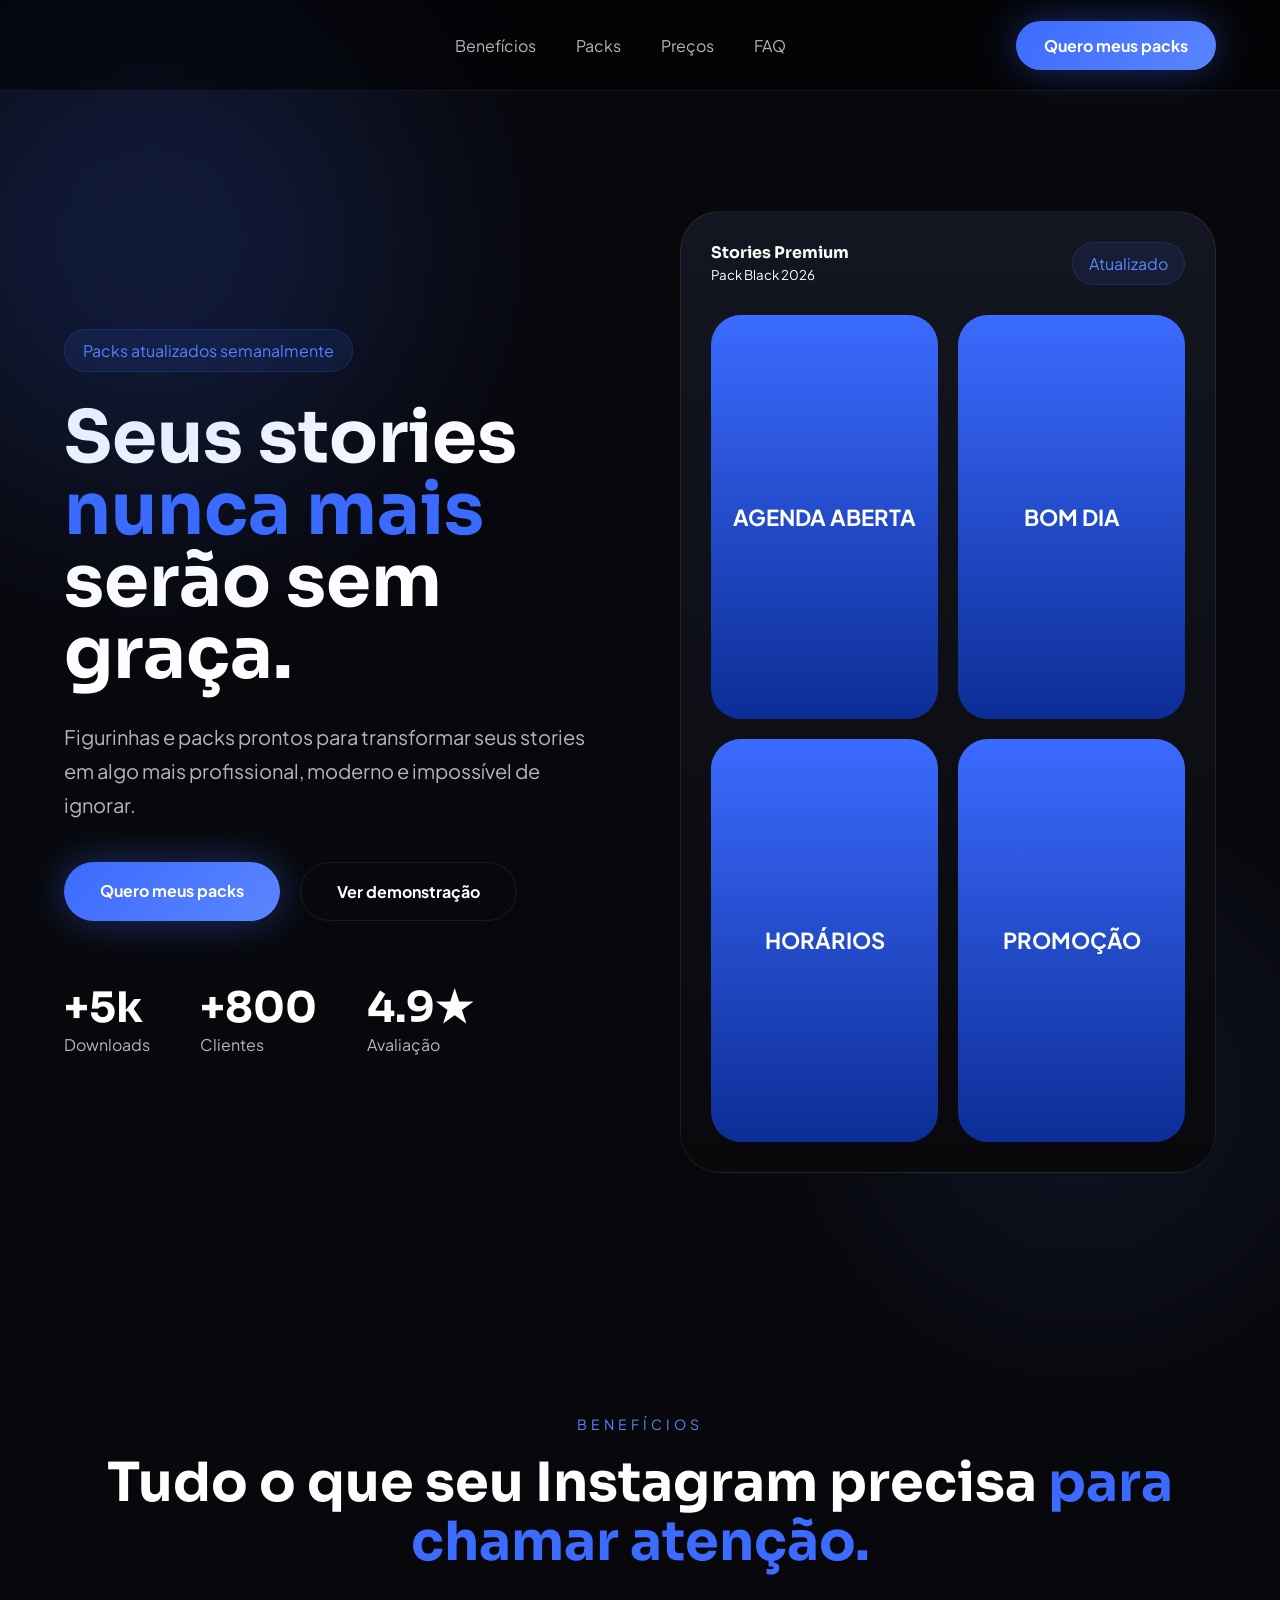
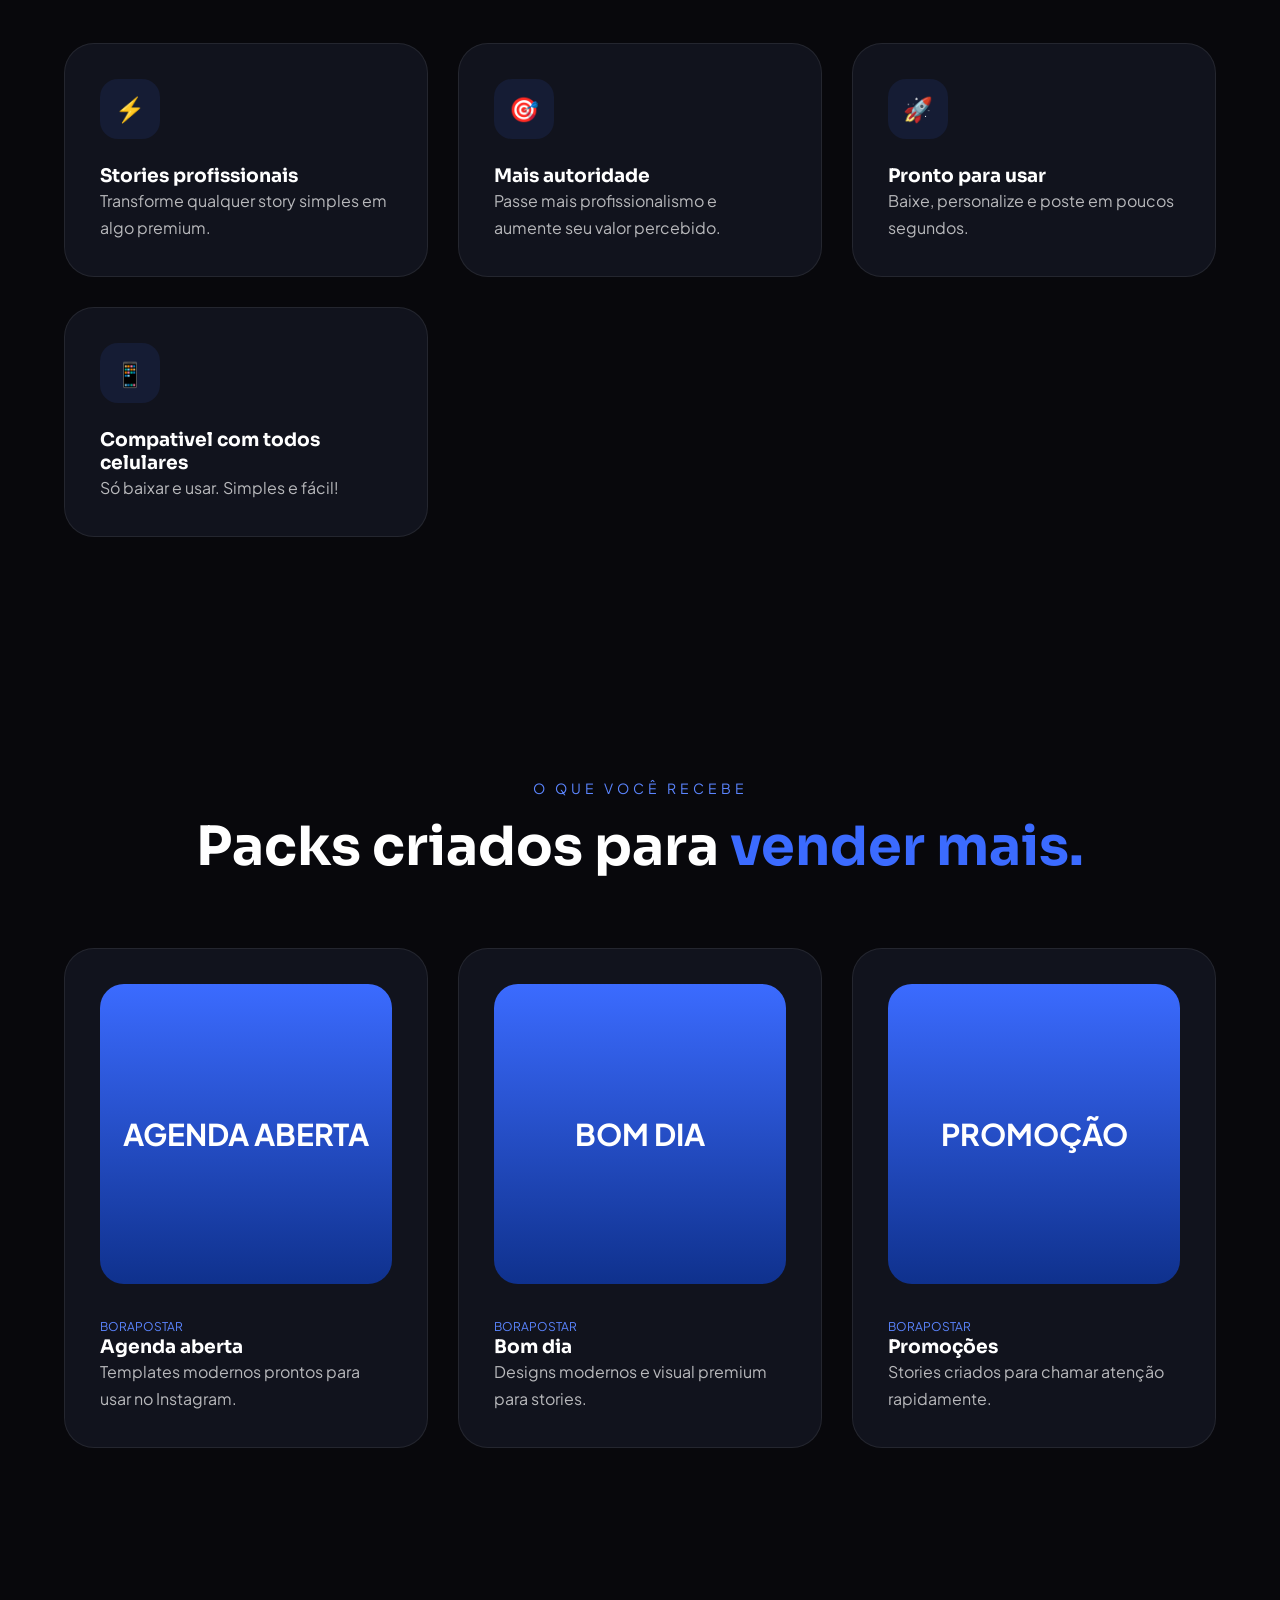
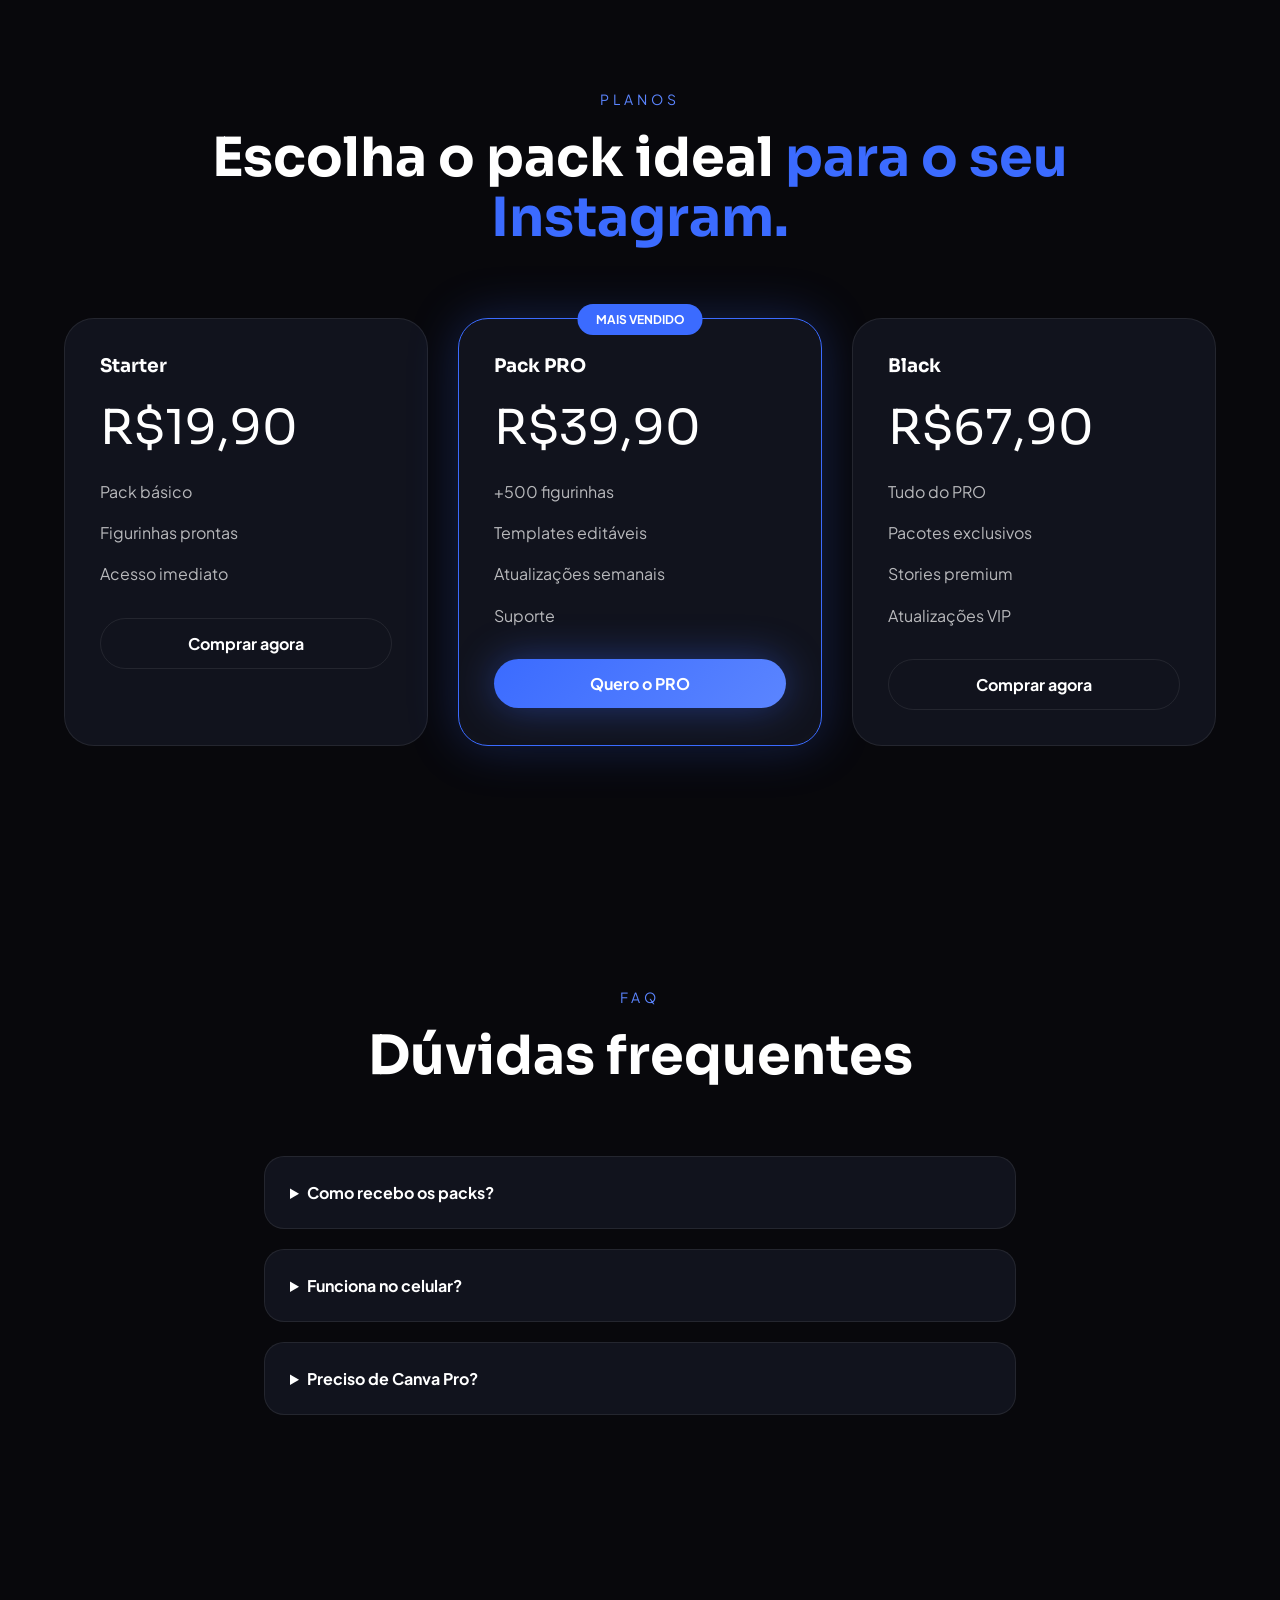
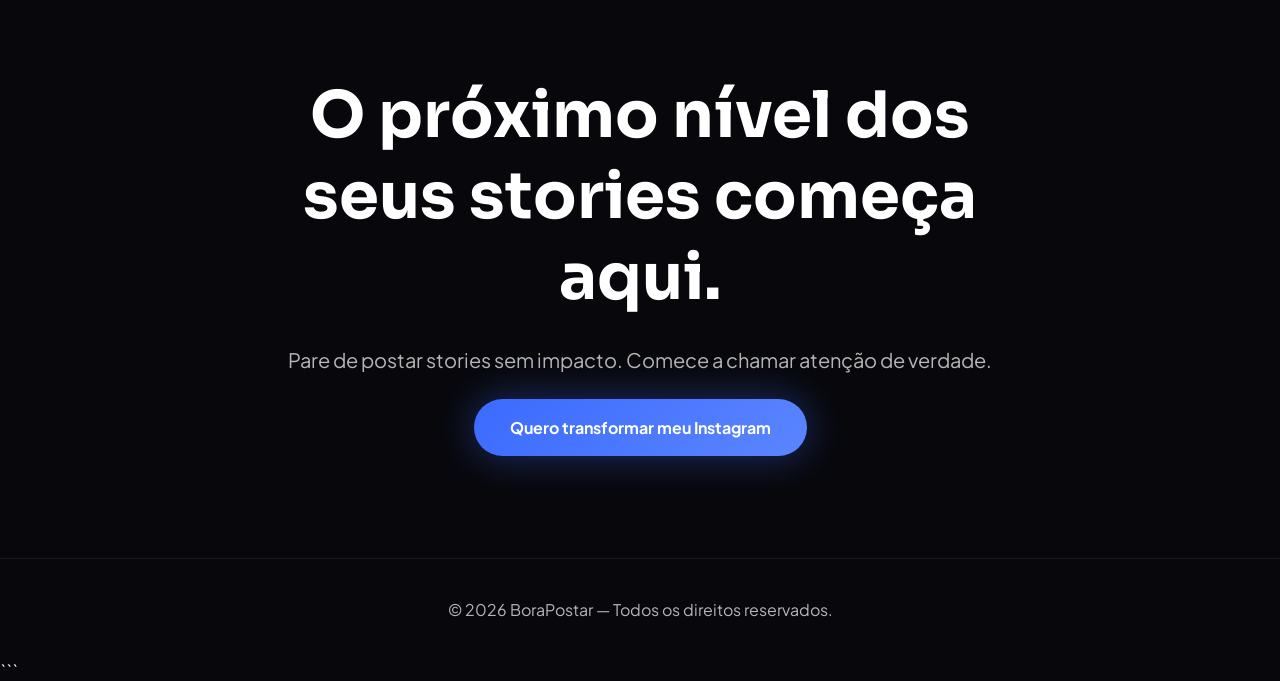
==== arquivos/index.html @ f0f1d800 "ajustando pastas" ====
<!DOCTYPE html>
<html lang="pt-BR">
<head>
  <meta charset="UTF-8">
  <meta name="viewport" content="width=device-width, initial-scale=1.0">
  <title>BoraPostar</title>

  <link rel="preconnect" href="https://fonts.googleapis.com">
  <link rel="preconnect" href="https://fonts.gstatic.com" crossorigin>

  <link href="https://fonts.googleapis.com/css2?family=Plus+Jakarta+Sans:wght@400;500;600;700;800&family=Sora:wght@600;700;800&display=swap" rel="stylesheet">

  <link rel="stylesheet" href="style.css">
</head>
<body>

  <header class="header">
    <div class="container nav">

      <div class="logo-area">
        <img src="LOGO-BORAPOSTAR-branca.png" alt="">
      </div>

      <nav>
        <a href="#beneficios">Benefícios</a>
        <a href="#packs">Packs</a>
        <a href="#precos">Preços</a>
        <a href="#faq">FAQ</a>
      </nav>

      <a href="#precos" class="btn-primary">
        Quero meus packs
      </a>

    </div>
  </header>


  <section class="hero">

    <div class="glow glow-1"></div>
    <div class="glow glow-2"></div>

    <div class="container hero-grid">

      <div class="hero-content">

        <div class="tag">
          Packs atualizados semanalmente
        </div>

        <h2>
          Seus stories
          <span>nunca mais</span>
          serão sem graça.
        </h2>

        <p>
          Figurinhas e packs prontos para transformar seus stories em algo mais profissional, moderno e impossível de ignorar.
        </p>

        <div class="hero-buttons">
          <a href="#precos" class="btn-primary large">
            Quero meus packs
          </a>

          <a href="#packs" class="btn-secondary large">
            Ver demonstração
          </a>
        </div>

        <div class="numbers">

          <div>
            <h3>+5k</h3>
            <span>Downloads</span>
          </div>

          <div>
            <h3>+800</h3>
            <span>Clientes</span>
          </div>

          <div>
            <h3>4.9★</h3>
            <span>Avaliação</span>
          </div>

        </div>

      </div>


      <div class="hero-card">

        <div class="card-header">
          <div>
            <h4>Stories Premium</h4>
            <small>Pack Black 2026</small>
          </div>

          <div class="badge">
            Atualizado
          </div>
        </div>


        <div class="story-grid">

          <div class="story-item">AGENDA ABERTA</div>
          <div class="story-item">BOM DIA</div>
          <div class="story-item">HORÁRIOS</div>
          <div class="story-item">PROMOÇÃO</div>

        </div>

      </div>

    </div>
  </section>


  <section class="benefits" id="beneficios">

    <div class="container">

      <div class="section-title">
        <span>Benefícios</span>

        <h2>
          Tudo o que seu Instagram precisa
          <strong>para chamar atenção.</strong>
        </h2>
      </div>


      <div class="benefit-grid">

        <div class="benefit-card">
          <div class="icon">⚡</div>
          <h3>Stories profissionais</h3>
          <p>
            Transforme qualquer story simples em algo premium.
          </p>
        </div>


        <div class="benefit-card">
          <div class="icon">🎯</div>
          <h3>Mais autoridade</h3>
          <p>
            Passe mais profissionalismo e aumente seu valor percebido.
          </p>
        </div>


        <div class="benefit-card">
          <div class="icon">🚀</div>
          <h3>Pronto para usar</h3>
          <p>
            Baixe, personalize e poste em poucos segundos.
          </p>
        </div>


        <div class="benefit-card">
          <div class="icon">📱</div>
          <h3>Compativel com todos celulares</h3>
          <p>
            Só baixar e usar. Simples e fácil!
          </p>
        </div>

      </div>

    </div>

  </section>


  <section class="packs" id="packs">

    <div class="container">

      <div class="section-title">
        <span>O que você recebe</span>

        <h2>
          Packs criados para
          <strong>vender mais.</strong>
        </h2>
      </div>


      <div class="packs-grid">

        <div class="pack-card">
          <div class="pack-image">AGENDA ABERTA</div>

          <div class="pack-content">
            <span>BoraPostar</span>
            <h3>Agenda aberta</h3>
            <p>
              Templates modernos prontos para usar no Instagram.
            </p>
          </div>
        </div>


        <div class="pack-card">
          <div class="pack-image">BOM DIA</div>

          <div class="pack-content">
            <span>BoraPostar</span>
            <h3>Bom dia</h3>
            <p>
              Designs modernos e visual premium para stories.
            </p>
          </div>
        </div>


        <div class="pack-card">
          <div class="pack-image">PROMOÇÃO</div>

          <div class="pack-content">
            <span>BoraPostar</span>
            <h3>Promoções</h3>
            <p>
              Stories criados para chamar atenção rapidamente.
            </p>
          </div>
        </div>

      </div>

    </div>

  </section>


  <section class="pricing" id="precos">

    <div class="container">

      <div class="section-title">
        <span>Planos</span>

        <h2>
          Escolha o pack ideal
          <strong>para o seu Instagram.</strong>
        </h2>
      </div>


      <div class="pricing-grid">

        <div class="price-card">

          <h3>Starter</h3>

          <div class="price">
            R$19,90
          </div>

          <ul>
            <li>Pack básico</li>
            <li>Figurinhas prontas</li>
            <li>Acesso imediato</li>
          </ul>

          <a href="#" class="btn-secondary full">
            Comprar agora
          </a>

        </div>


        <div class="price-card featured">

          <div class="featured-tag">
            MAIS VENDIDO
          </div>

          <h3>Pack PRO</h3>

          <div class="price">
            R$39,90
          </div>

          <ul>
            <li>+500 figurinhas</li>
            <li>Templates editáveis</li>
            <li>Atualizações semanais</li>
            <li>Suporte</li>
          </ul>

          <a href="#" class="btn-primary full">
            Quero o PRO
          </a>

        </div>


        <div class="price-card">

          <h3>Black</h3>

          <div class="price">
            R$67,90
          </div>

          <ul>
            <li>Tudo do PRO</li>
            <li>Pacotes exclusivos</li>
            <li>Stories premium</li>
            <li>Atualizações VIP</li>
          </ul>

          <a href="#" class="btn-secondary full">
            Comprar agora
          </a>

        </div>

      </div>

    </div>

  </section>


  <section class="faq" id="faq">

    <div class="container small">

      <div class="section-title">
        <span>FAQ</span>

        <h2>
          Dúvidas frequentes
        </h2>
      </div>


      <div class="faq-list">

        <details>
          <summary>Como recebo os packs?</summary>
          <p>
            Após a compra você recebe acesso imediato.
          </p>
        </details>


        <details>
          <summary>Funciona no celular?</summary>
          <p>
            Sim. Você consegue usar tudo pelo celular.
          </p>
        </details>


        <details>
          <summary>Preciso de Canva Pro?</summary>
          <p>
            Não. A maioria dos packs funciona no Canva gratuito.
          </p>
        </details>

      </div>

    </div>

  </section>


  <section class="final-cta">

    <div class="container small">

      <h2>
        O próximo nível dos seus stories começa aqui.
      </h2>

      <p>
        Pare de postar stories sem impacto. Comece a chamar atenção de verdade.
      </p>

      <a href="#precos" class="btn-primary large">
        Quero transformar meu Instagram
      </a>

    </div>

  </section>


  <footer>
    <div class="container footer-content">
      <p>© 2026 BoraPostar — Todos os direitos reservados.</p>
    </div>
  </footer>

</body>
</html>
```
---- arquivos/style.css ----
:root {
  --bg: #08080c;
  --card: #11131d;
  --blue: #3b6bff;
  --blueGlow: #5b85ff;
  --white: #ffffff;
  --text: rgba(255,255,255,0.7);
  --border: rgba(255,255,255,0.08);
}

* {
  margin: 0;
  padding: 0;
  box-sizing: border-box;
}

html {
  scroll-behavior: smooth;
}

body {
  background: var(--bg);
  color: var(--white);
  font-family: 'Plus Jakarta Sans', sans-serif;
  overflow-x: hidden;
}

.container {
  width: 100%;
  max-width: 1200px;
  margin: auto;
  padding: 0 24px;
}

.small {
  max-width: 800px;
}

h1,h2,h3,h4 {
  font-family: 'Sora', sans-serif;
}

.header {
  position: sticky;
  top: 0;
  z-index: 999;
  backdrop-filter: blur(20px);
  background: rgba(0,0,0,0.5);
  border-bottom: 1px solid var(--border);
}

.nav {
  display: flex;
  align-items: center;
  justify-content: space-between;
  height: 90px;
}

.logo-area {
  display: flex;
  align-items: center;
  gap: 10px;
}

.logo-area img{
  width: 160px;
  height: auto;
}


.logo-icon {
  width: 45px;
  height: 45px;
  border-radius: 14px;
  display: flex;
  align-items: center;
  justify-content: center;
  background: linear-gradient(135deg, var(--blue), var(--blueGlow));
  font-weight: bold;
  box-shadow: 0 0 30px rgba(59,107,255,0.4);
}

nav {
  display: flex;
  gap: 40px;
}

nav a {
  color: rgba(255,255,255,0.7);
  text-decoration: none;
  transition: 0.3s;
}

nav a:hover {
  color: white;
}

.btn-primary,
.btn-secondary {
  padding: 14px 28px;
  border-radius: 999px;
  text-decoration: none;
  font-weight: 700;
  transition: 0.3s;
}

.btn-primary {
  background: linear-gradient(135deg, var(--blue), var(--blueGlow));
  color: white;
  box-shadow: 0 0 40px rgba(59,107,255,0.4);
}

.btn-primary:hover {
  transform: translateY(-3px);
}

.btn-secondary {
  border: 1px solid var(--border);
  color: white;
}

.large {
  padding: 18px 36px;
}

.full {
  width: 100%;
  display: block;
  text-align: center;
}

.hero {
  position: relative;
  padding: 120px 0;
}

.glow {
  position: absolute;
  border-radius: 999px;
  filter: blur(120px);
}

.glow-1 {
  width: 500px;
  height: 500px;
  background: rgba(59,107,255,0.2);
  top: -100px;
  left: -100px;
}

.glow-2 {
  width: 400px;
  height: 400px;
  background: rgba(91,133,255,0.1);
  bottom: 0;
  right: 0;
}

.hero-grid {
  display: grid;
  grid-template-columns: 1fr 1fr;
  gap: 80px;
  align-items: center;
}

.tag {
  display: inline-block;
  padding: 10px 18px;
  border-radius: 999px;
  background: rgba(59,107,255,0.1);
  border: 1px solid rgba(59,107,255,0.2);
  color: var(--blueGlow);
  margin-bottom: 30px;
}

.hero-content h2 {
  font-size: 72px;
  line-height: 1;
  margin-bottom: 30px;
}

.hero-content h2 span {
  color: var(--blue);
}

.hero-content p {
  color: var(--text);
  font-size: 20px;
  line-height: 1.7;
  margin-bottom: 40px;
}

.hero-buttons {
  display: flex;
  gap: 20px;
  margin-bottom: 60px;
}

.numbers {
  display: flex;
  gap: 50px;
}

.numbers h3 {
  font-size: 42px;
}

.numbers span {
  color: var(--text);
}

.hero-card {
  background: linear-gradient(180deg,#131620,#09090c);
  border: 1px solid var(--border);
  border-radius: 40px;
  padding: 30px;
  position: relative;
}

.card-header {
  display: flex;
  justify-content: space-between;
  margin-bottom: 30px;
}

.badge {
  background: rgba(59,107,255,0.1);
  border: 1px solid rgba(59,107,255,0.2);
  color: var(--blueGlow);
  padding: 10px 16px;
  border-radius: 999px;
}

.story-grid {
  display: grid;
  grid-template-columns: 1fr 1fr;
  gap: 20px;
}

.story-item {
  aspect-ratio: 9/16;
  border-radius: 30px;
  background: linear-gradient(180deg,var(--blue),#0c2d96);
  display: flex;
  align-items: center;
  justify-content: center;
  text-align: center;
  font-size: 22px;
  font-weight: bold;
  padding: 20px;
}

.benefits,
.packs,
.pricing,
.faq,
.final-cta {
  padding: 120px 0;
}

.section-title {
  text-align: center;
  margin-bottom: 70px;
}

.section-title span {
  color: var(--blueGlow);
  text-transform: uppercase;
  letter-spacing: 4px;
  font-size: 14px;
}

.section-title h2 {
  font-size: 54px;
  margin-top: 20px;
  line-height: 1.1;
}

.section-title h2 strong {
  color: var(--blue);
}

.benefit-grid,
.packs-grid,
.pricing-grid {
  display: grid;
  grid-template-columns: repeat(3,1fr);
  gap: 30px;
}

.benefit-card,
.pack-card,
.price-card {
  background: var(--card);
  border: 1px solid var(--border);
  border-radius: 30px;
  padding: 35px;
}

.icon {
  width: 60px;
  height: 60px;
  border-radius: 18px;
  background: rgba(59,107,255,0.1);
  display: flex;
  align-items: center;
  justify-content: center;
  margin-bottom: 25px;
  font-size: 24px;
}

.benefit-card p,
.pack-content p,
.price-card li,
.faq p,
.final-cta p {
  color: var(--text);
  line-height: 1.7;
}

.pack-image {
  height: 300px;
  border-radius: 24px;
  background: linear-gradient(180deg,var(--blue),#0f318d);
  display: flex;
  align-items: center;
  justify-content: center;
  font-size: 30px;
  font-weight: bold;
  margin-bottom: 30px;
}

.pack-content span {
  color: var(--blueGlow);
  text-transform: uppercase;
  font-size: 12px;
}

.price-card {
  position: relative;
}

.featured {
  border: 1px solid var(--blue);
  box-shadow: 0 0 50px rgba(59,107,255,0.25);
}

.featured-tag {
  position: absolute;
  top: -15px;
  left: 50%;
  transform: translateX(-50%);
  background: var(--blue);
  padding: 8px 18px;
  border-radius: 999px;
  font-size: 12px;
  font-weight: bold;
}

.price {
  font-size: 48px;
  font-family: 'Sora';
  margin: 20px 0;
}

.price-card ul {
  list-style: none;
  margin-bottom: 30px;
}

.price-card li {
  margin-bottom: 14px;
}

.faq-list details {
  background: var(--card);
  border: 1px solid var(--border);
  border-radius: 20px;
  padding: 25px;
  margin-bottom: 20px;
}

summary {
  cursor: pointer;
  font-weight: bold;
}

.faq p {
  margin-top: 15px;
}

.final-cta {
  text-align: center;
}

.final-cta h2 {
  font-size: 64px;
  margin-bottom: 25px;
}

.final-cta p {
  margin-bottom: 40px;
  font-size: 20px;
}

footer {
  border-top: 1px solid var(--border);
  padding: 40px 0;
}

.footer-content {
  text-align: center;
  color: var(--text);
}

@media(max-width: 980px) {

  .hero-grid,
  .benefit-grid,
  .packs-grid,
  .pricing-grid {
    grid-template-columns: 1fr;
  }

  nav {
    display: none;
  }

  .hero-content h2,
  .section-title h2,
  .final-cta h2 {
    font-size: 42px;
  }

  .hero-buttons,
  .numbers {
    flex-direction: column;
  }

}
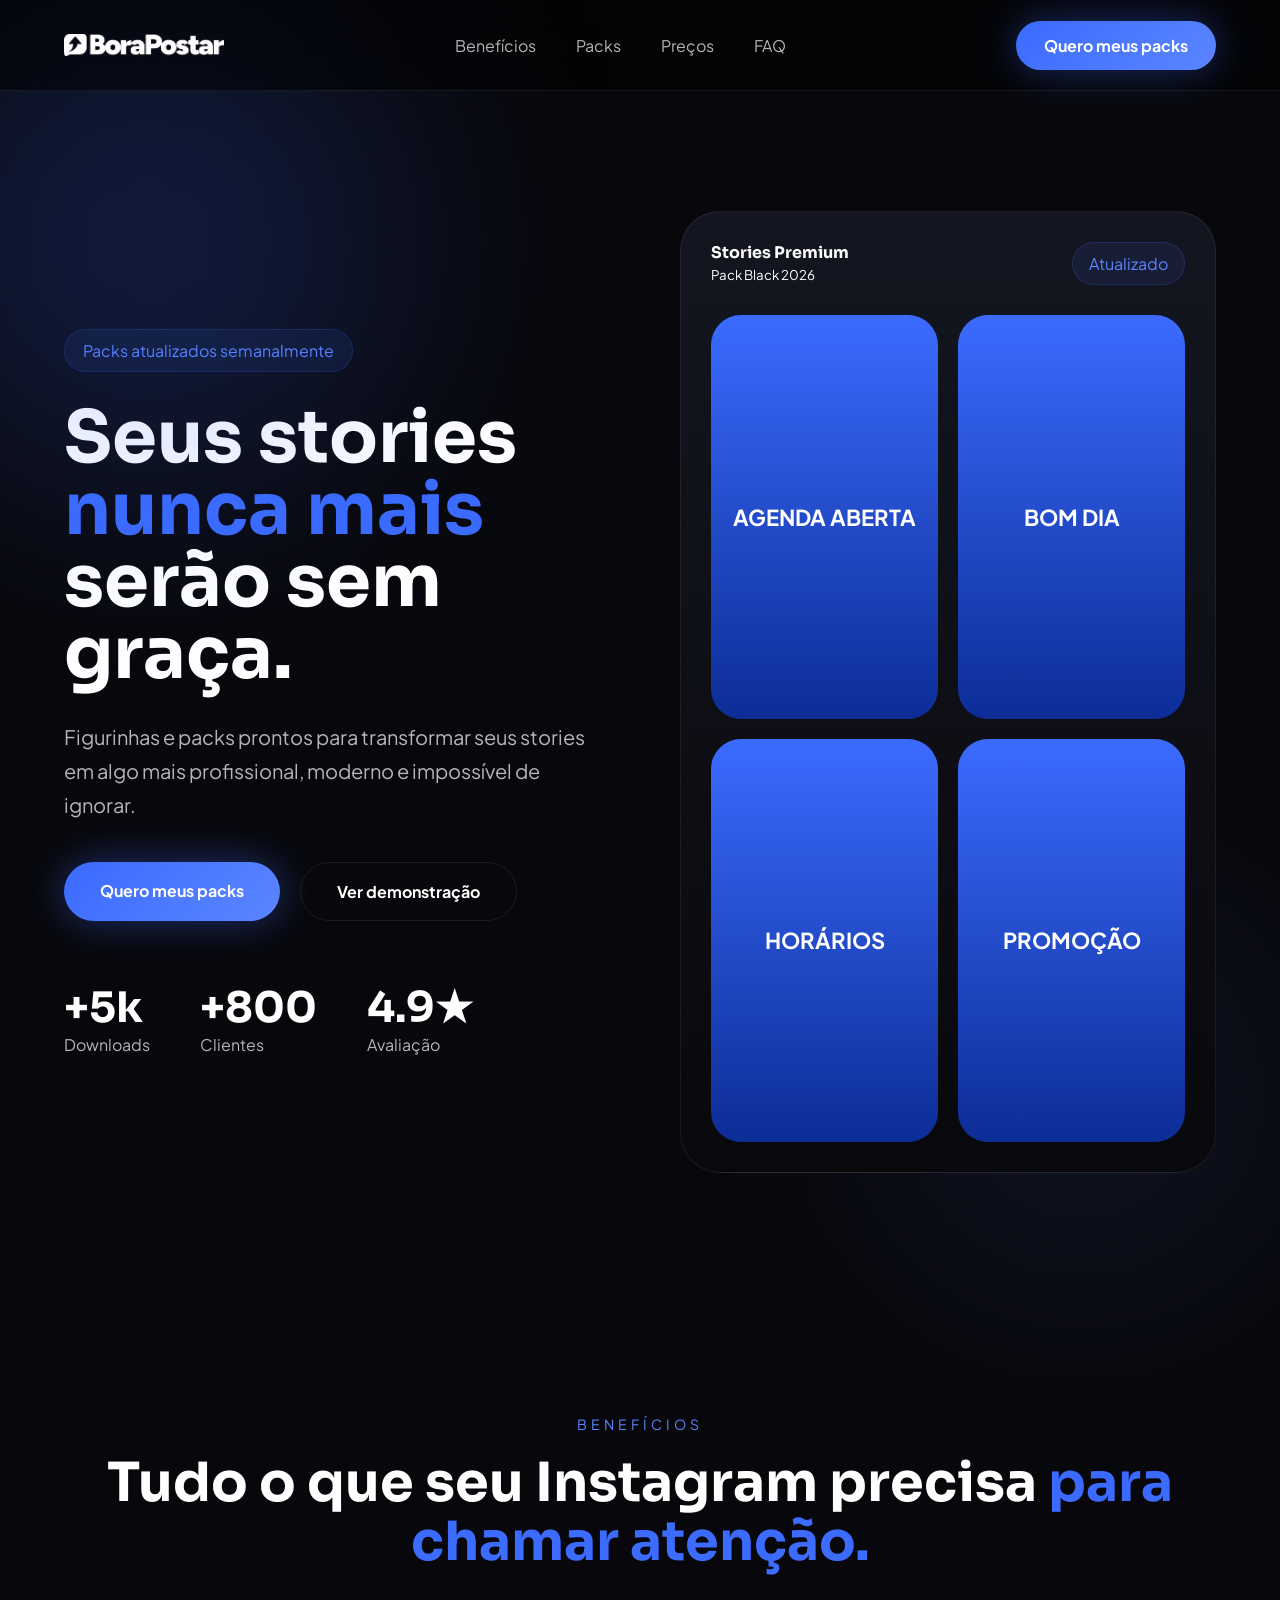
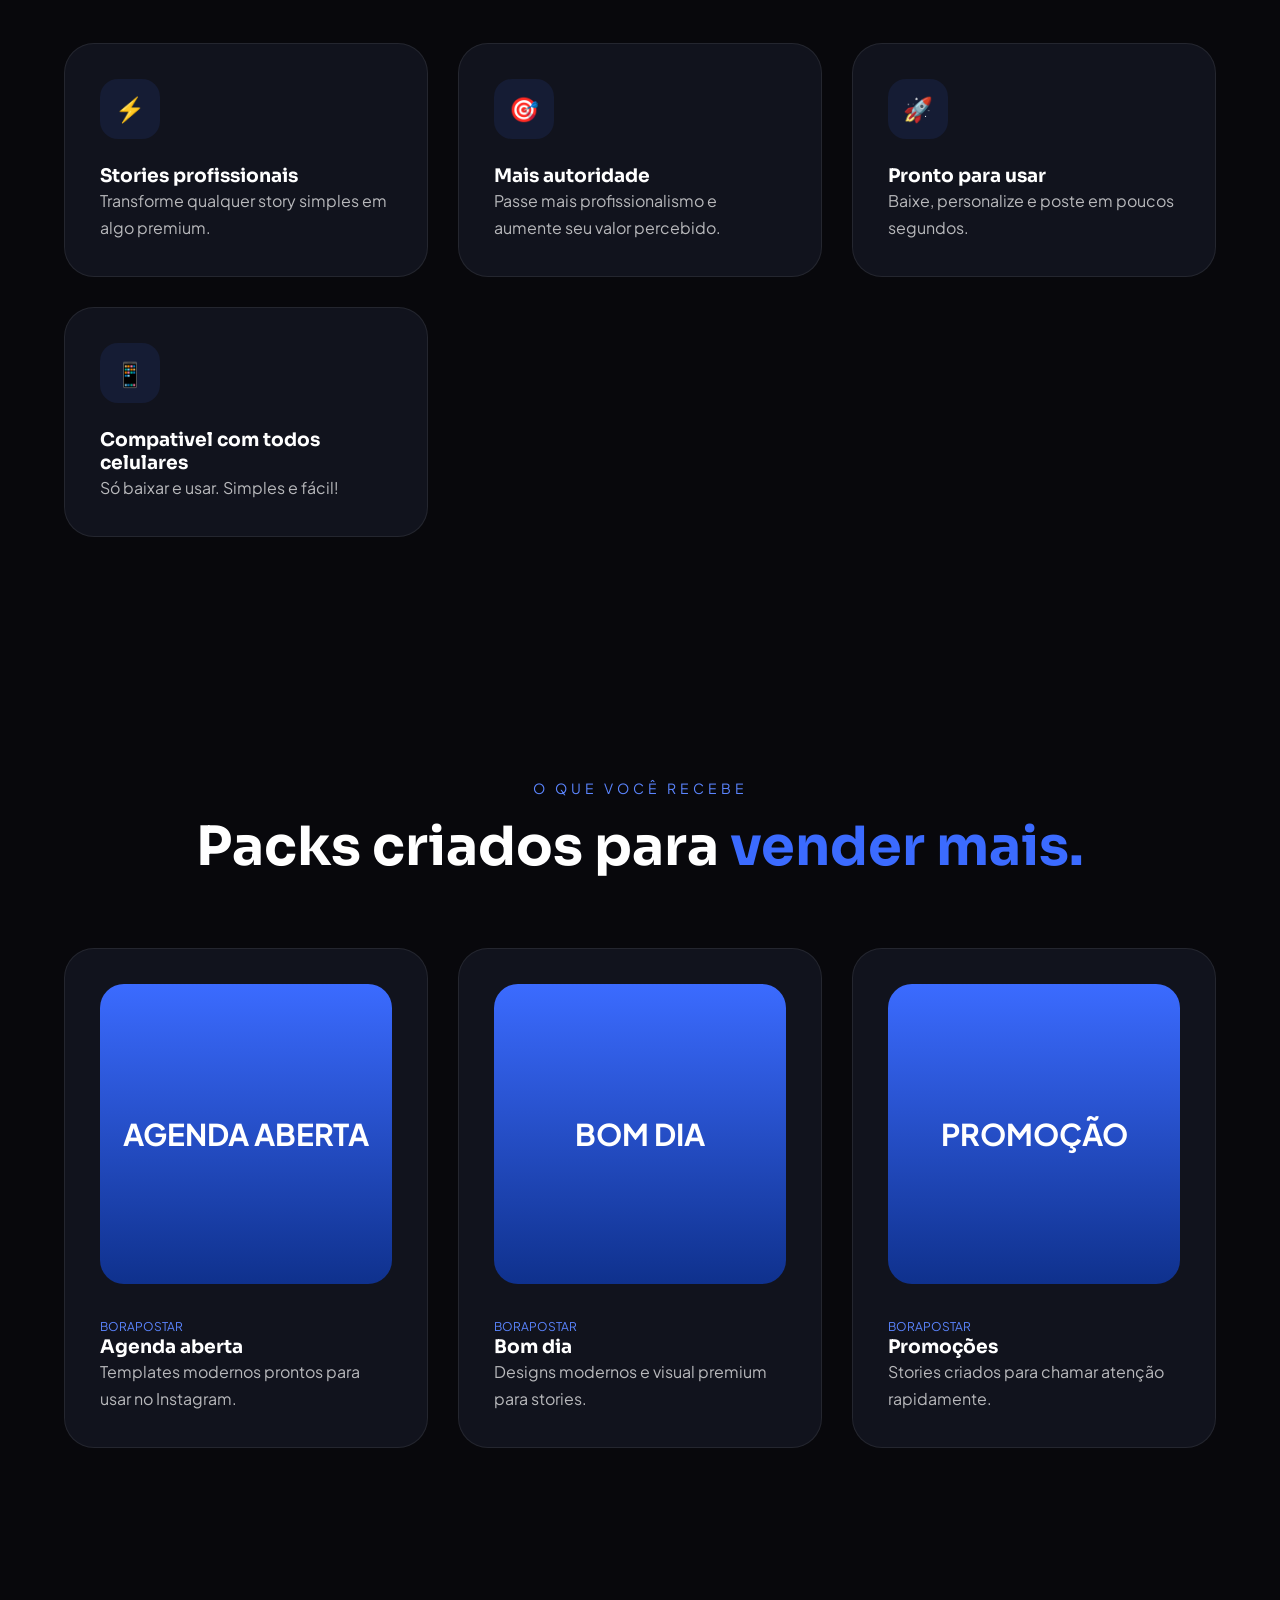
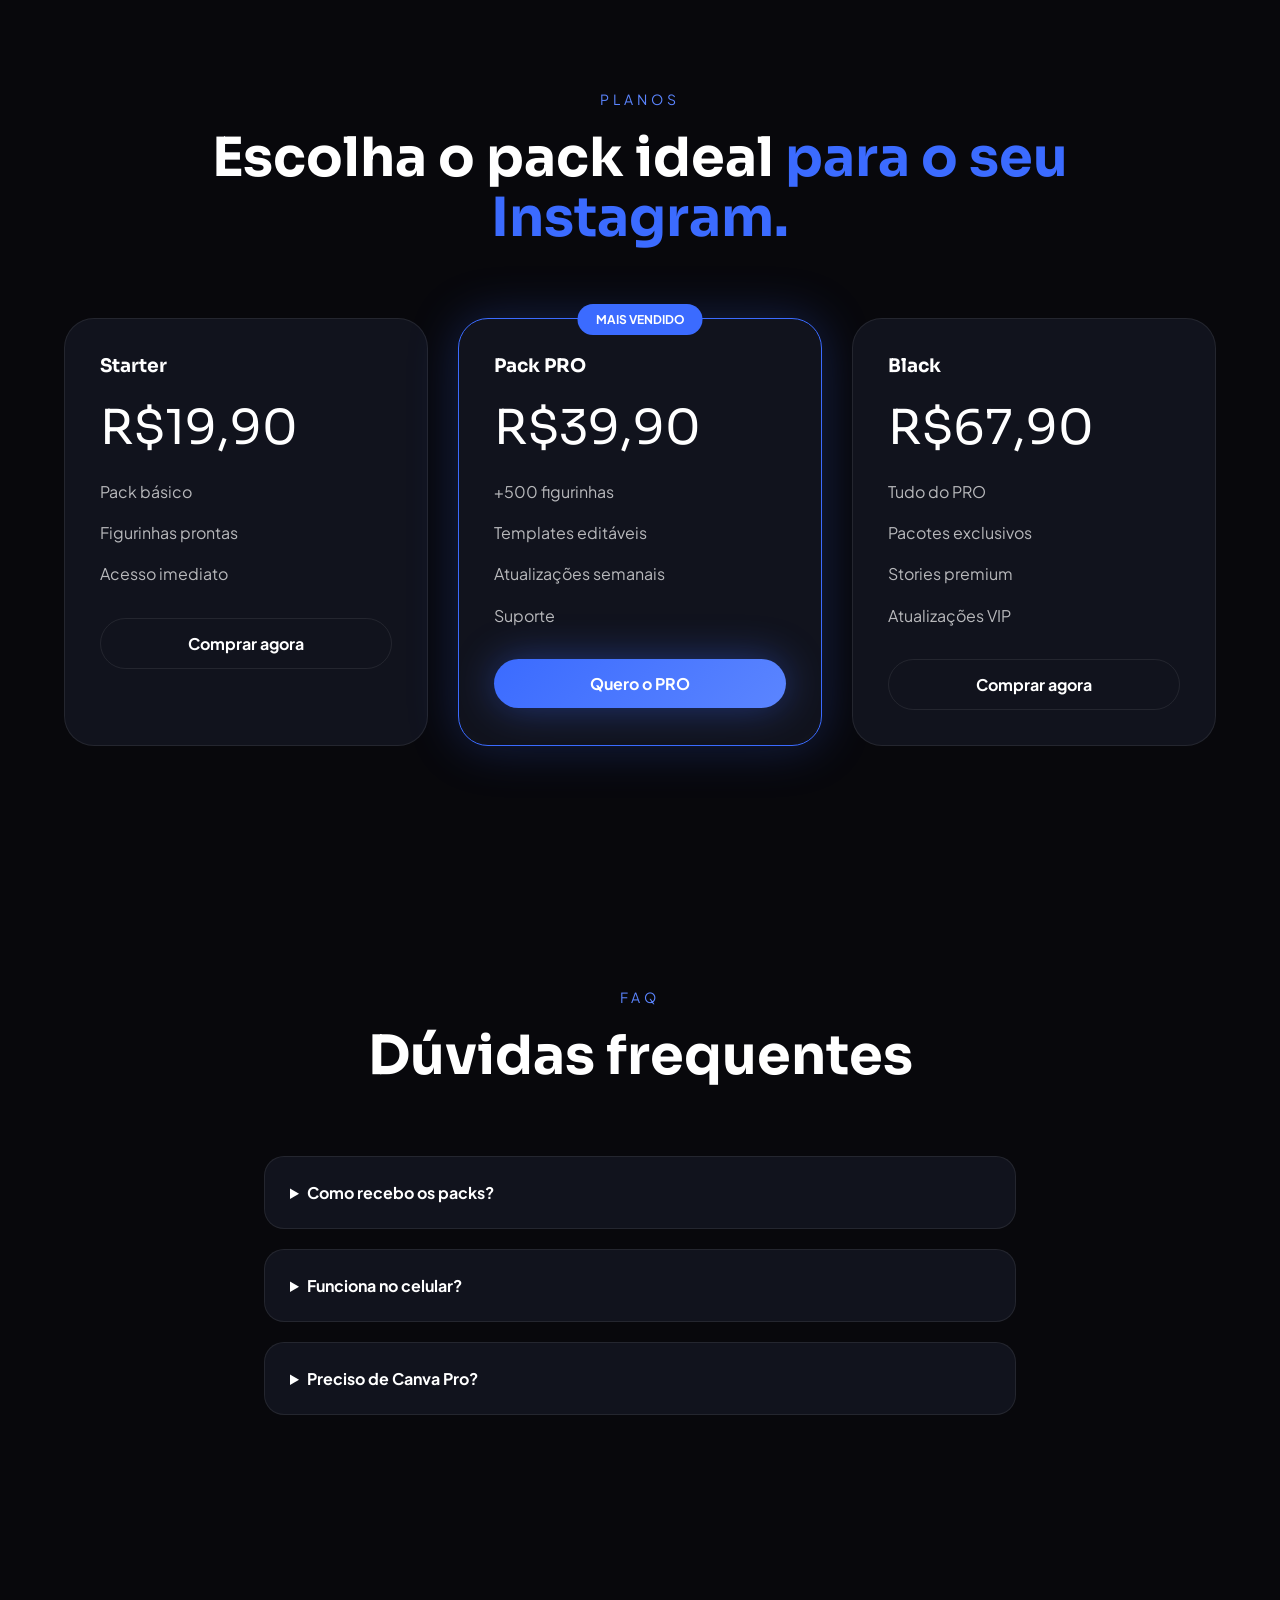
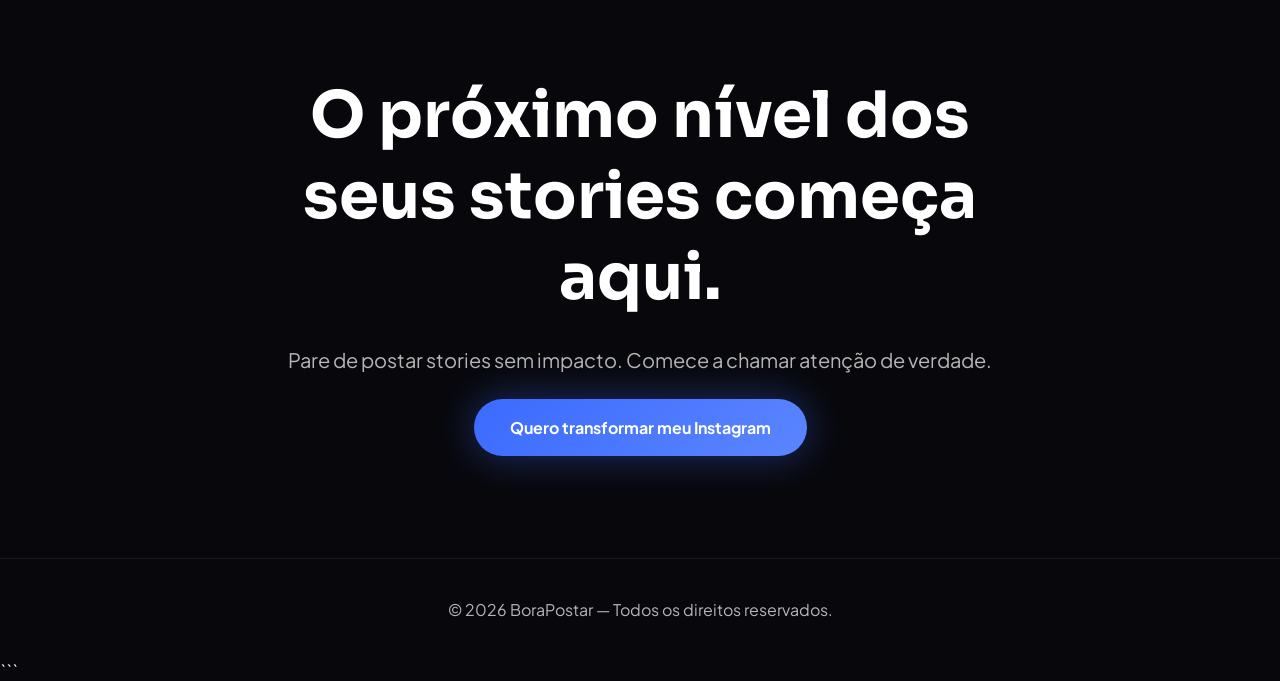
==== commit cfa675d4: "ajuste de logo" ====
--- a/arquivos/index.html
+++ b/arquivos/index.html
@@ -19,7 +19,7 @@
     <div class="container nav">
 
       <div class="logo-area">
-        <img src="LOGO-BORAPOSTAR-branca.png" alt="">
+        <img src="img/LOGO-BORAPOSTAR-branca.png" alt="">
       </div>
 
       <nav>
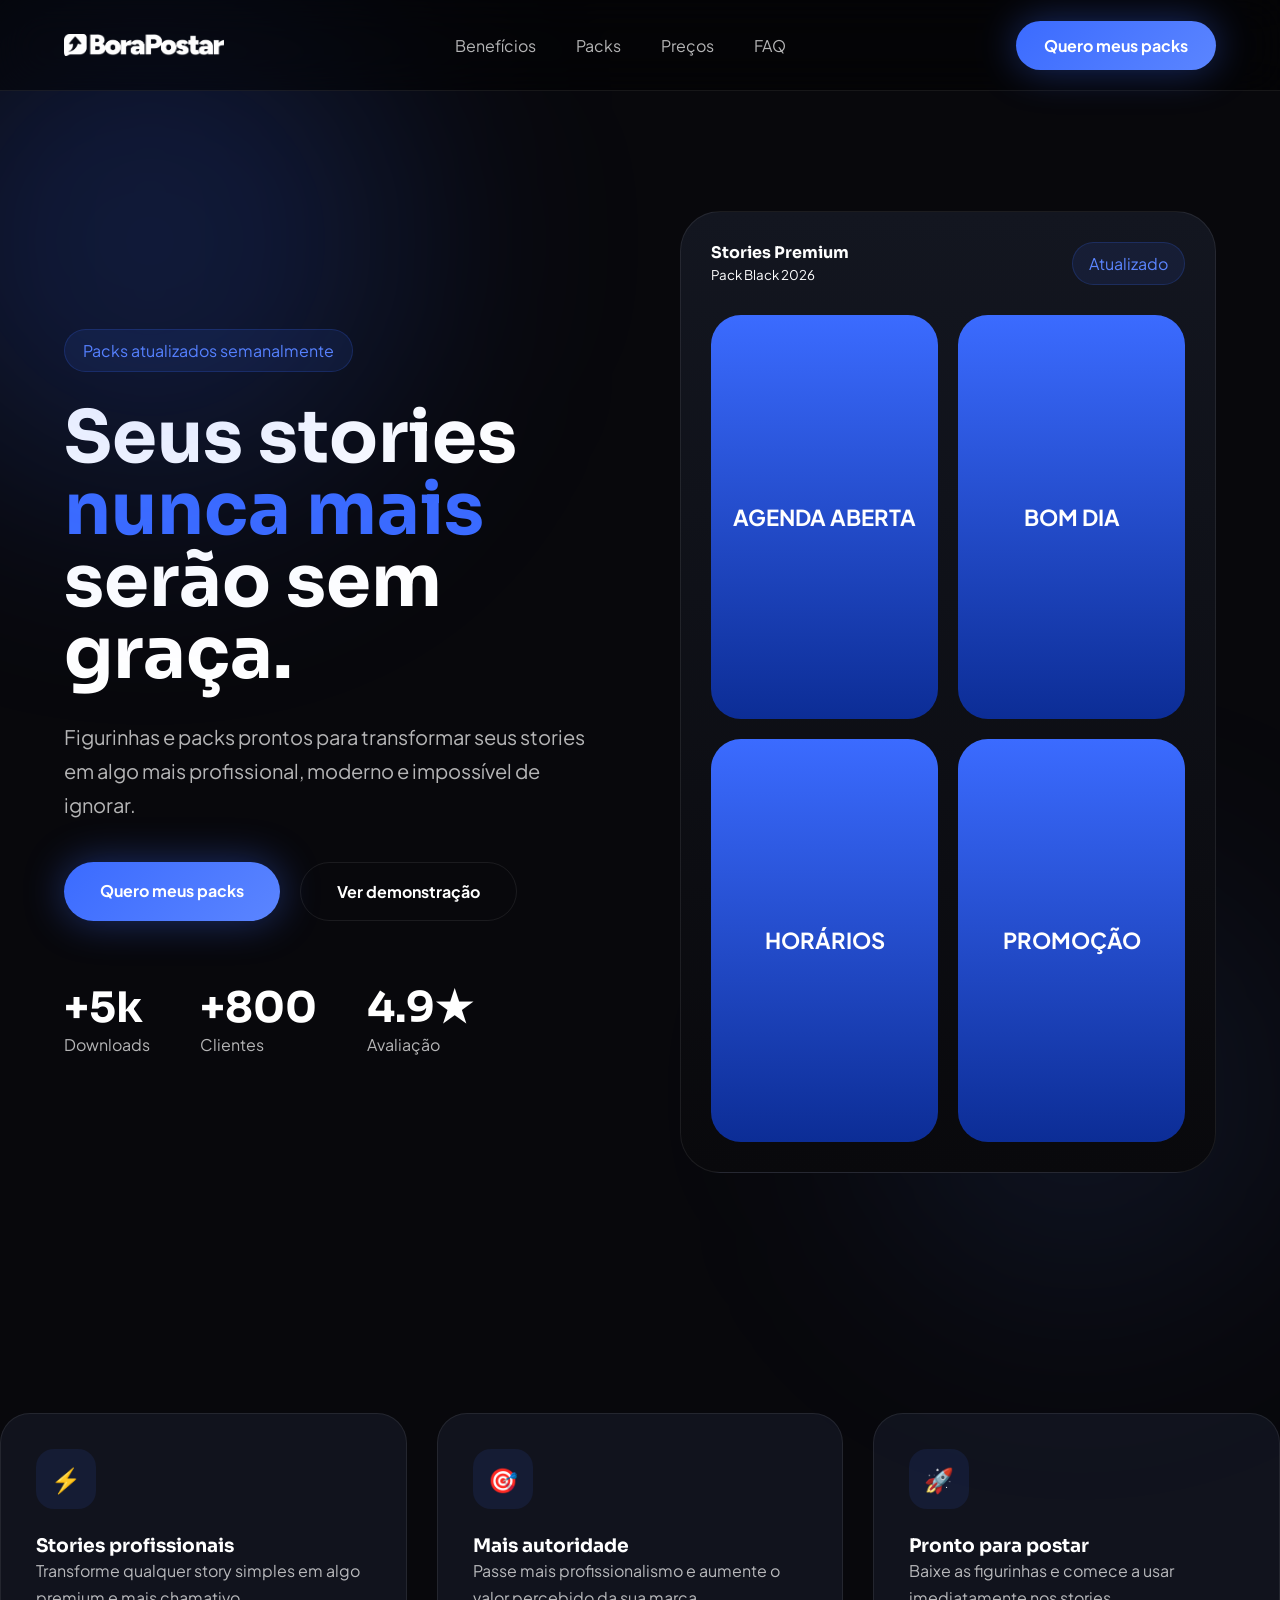
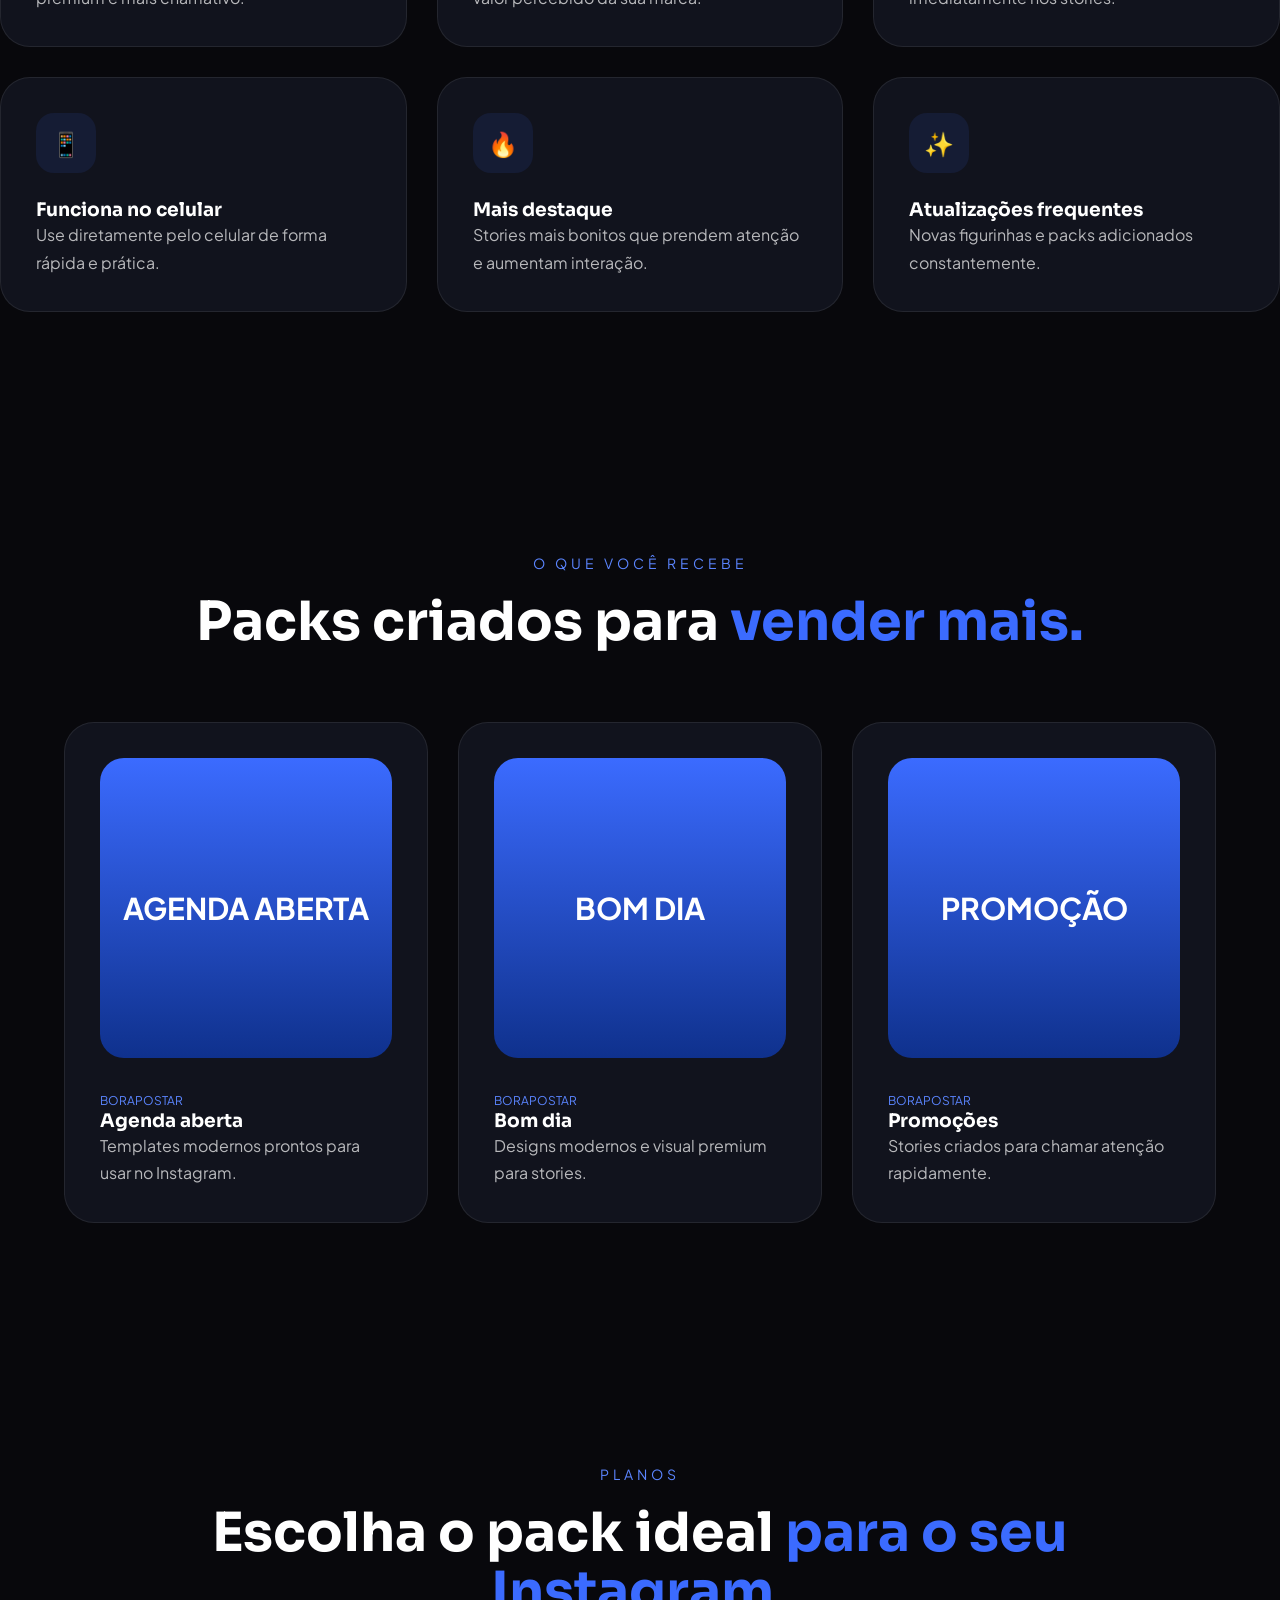
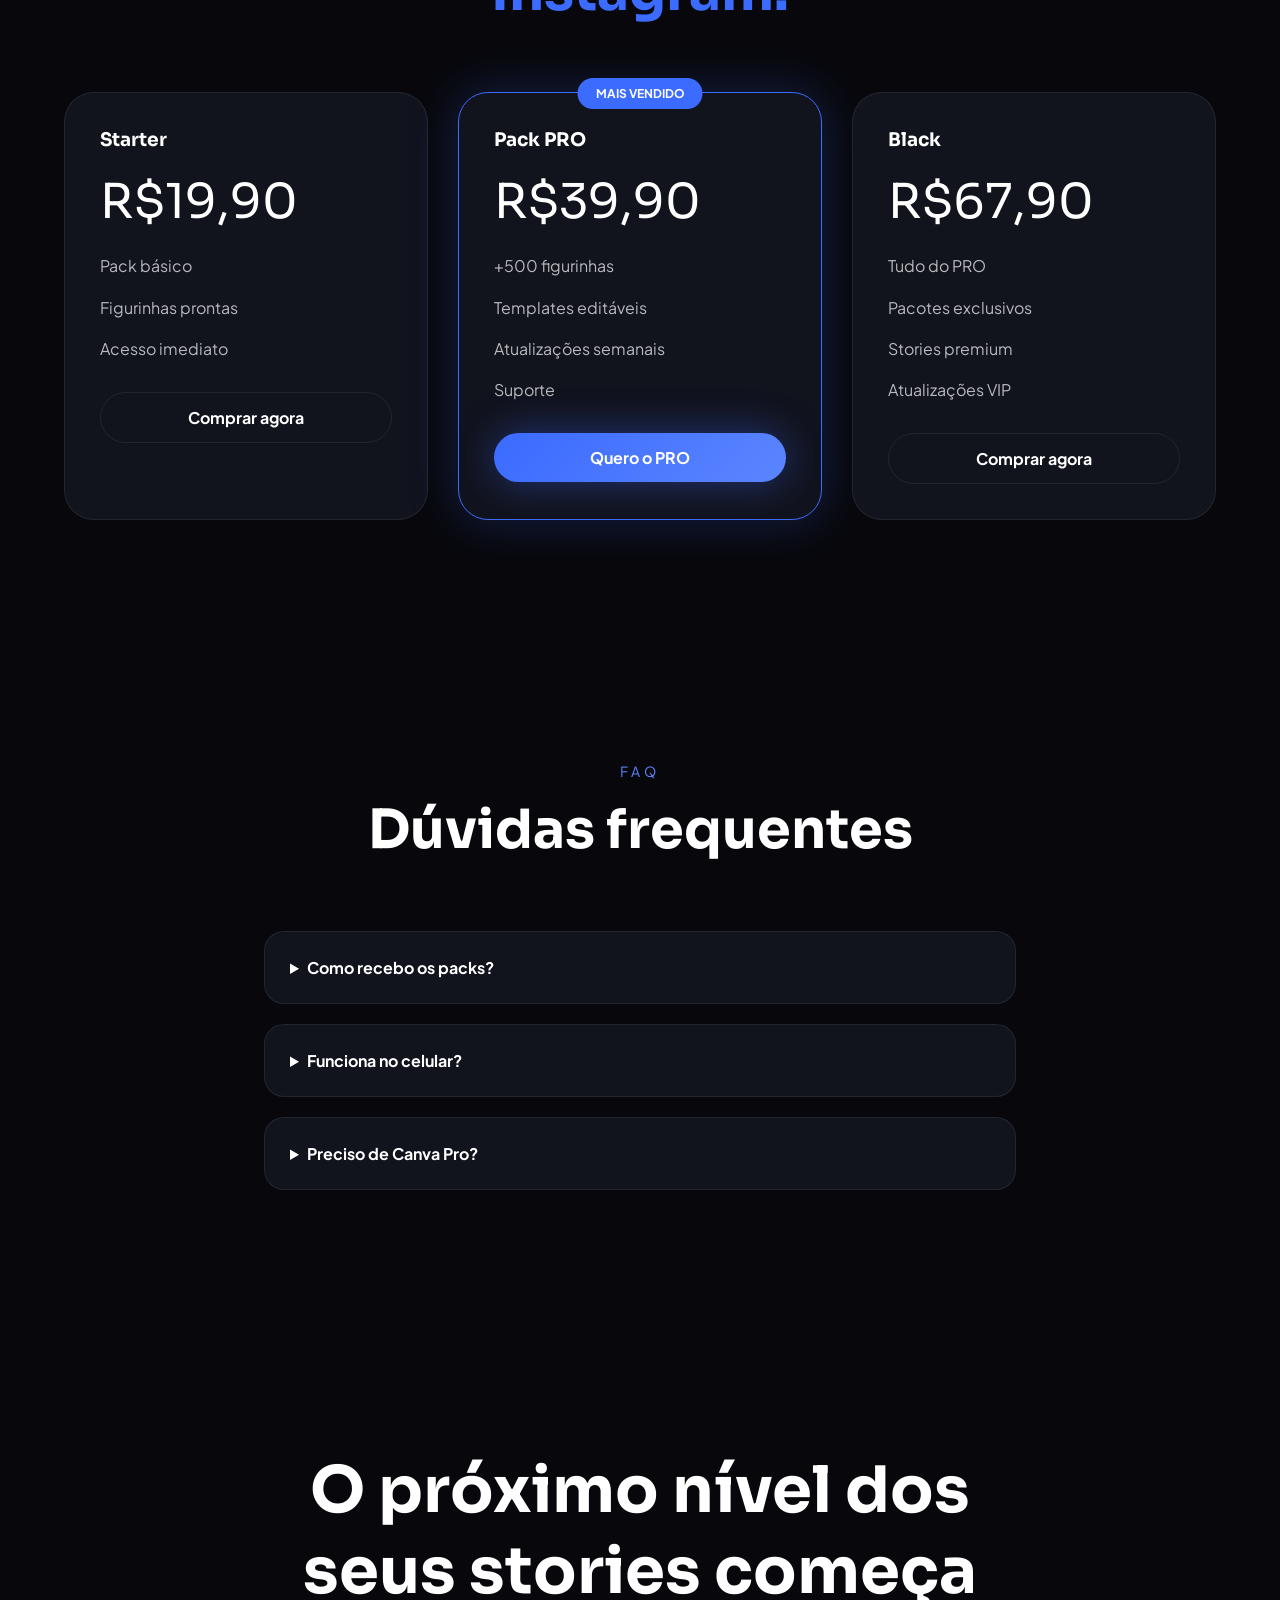
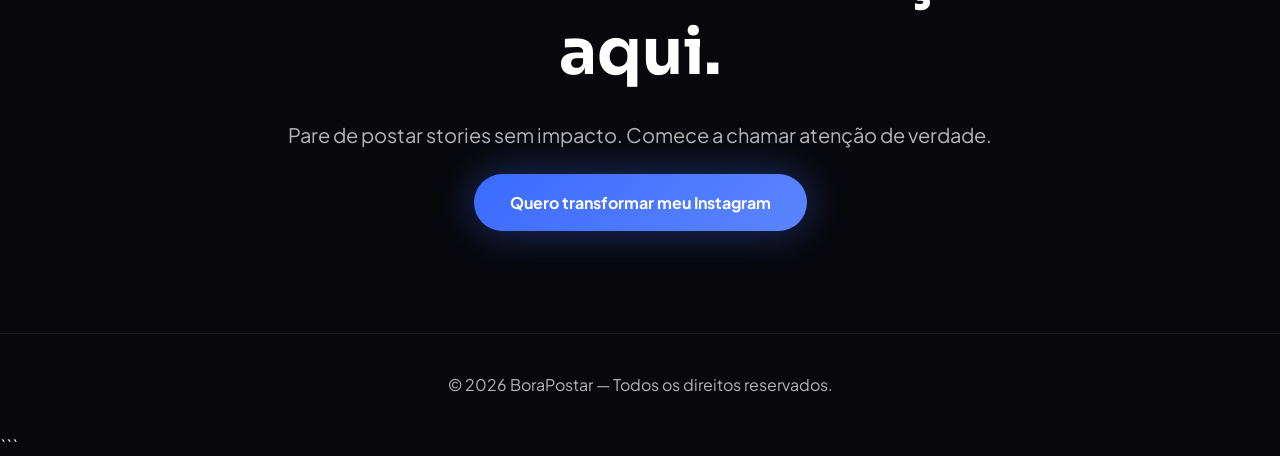
==== commit c750def5: "ajustes de grid" ====
--- a/arquivos/index.html
+++ b/arquivos/index.html
@@ -123,55 +123,54 @@
 
   <section class="benefits" id="beneficios">
 
-    <div class="container">
-
-      <div class="section-title">
-        <span>Benefícios</span>
-
-        <h2>
-          Tudo o que seu Instagram precisa
-          <strong>para chamar atenção.</strong>
-        </h2>
-      </div>
-
-
-      <div class="benefit-grid">
-
-        <div class="benefit-card">
-          <div class="icon">⚡</div>
-          <h3>Stories profissionais</h3>
-          <p>
-            Transforme qualquer story simples em algo premium.
-          </p>
-        </div>
-
-
-        <div class="benefit-card">
-          <div class="icon">🎯</div>
-          <h3>Mais autoridade</h3>
-          <p>
-            Passe mais profissionalismo e aumente seu valor percebido.
-          </p>
-        </div>
-
-
-        <div class="benefit-card">
-          <div class="icon">🚀</div>
-          <h3>Pronto para usar</h3>
-          <p>
-            Baixe, personalize e poste em poucos segundos.
-          </p>
-        </div>
-
-
-        <div class="benefit-card">
-          <div class="icon">📱</div>
-          <h3>Compativel com todos celulares</h3>
-          <p>
-            Só baixar e usar. Simples e fácil!
-          </p>
-        </div>
-
+    <div class="benefit-grid">
+
+      <div class="benefit-card">
+        <div class="icon">⚡</div>
+        <h3>Stories profissionais</h3>
+        <p>
+          Transforme qualquer story simples em algo premium e mais chamativo.
+        </p>
+      </div>
+
+      <div class="benefit-card">
+        <div class="icon">🎯</div>
+        <h3>Mais autoridade</h3>
+        <p>
+          Passe mais profissionalismo e aumente o valor percebido da sua marca.
+        </p>
+      </div>
+
+      <div class="benefit-card">
+        <div class="icon">🚀</div>
+        <h3>Pronto para postar</h3>
+        <p>
+          Baixe as figurinhas e comece a usar imediatamente nos stories.
+        </p>
+      </div>
+
+      <div class="benefit-card">
+        <div class="icon">📱</div>
+        <h3>Funciona no celular</h3>
+        <p>
+          Use diretamente pelo celular de forma rápida e prática.
+        </p>
+      </div>
+
+      <div class="benefit-card">
+        <div class="icon">🔥</div>
+        <h3>Mais destaque</h3>
+        <p>
+          Stories mais bonitos que prendem atenção e aumentam interação.
+        </p>
+      </div>
+
+      <div class="benefit-card">
+        <div class="icon">✨</div>
+        <h3>Atualizações frequentes</h3>
+        <p>
+          Novas figurinhas e packs adicionados constantemente.
+        </p>
       </div>
 
     </div>
